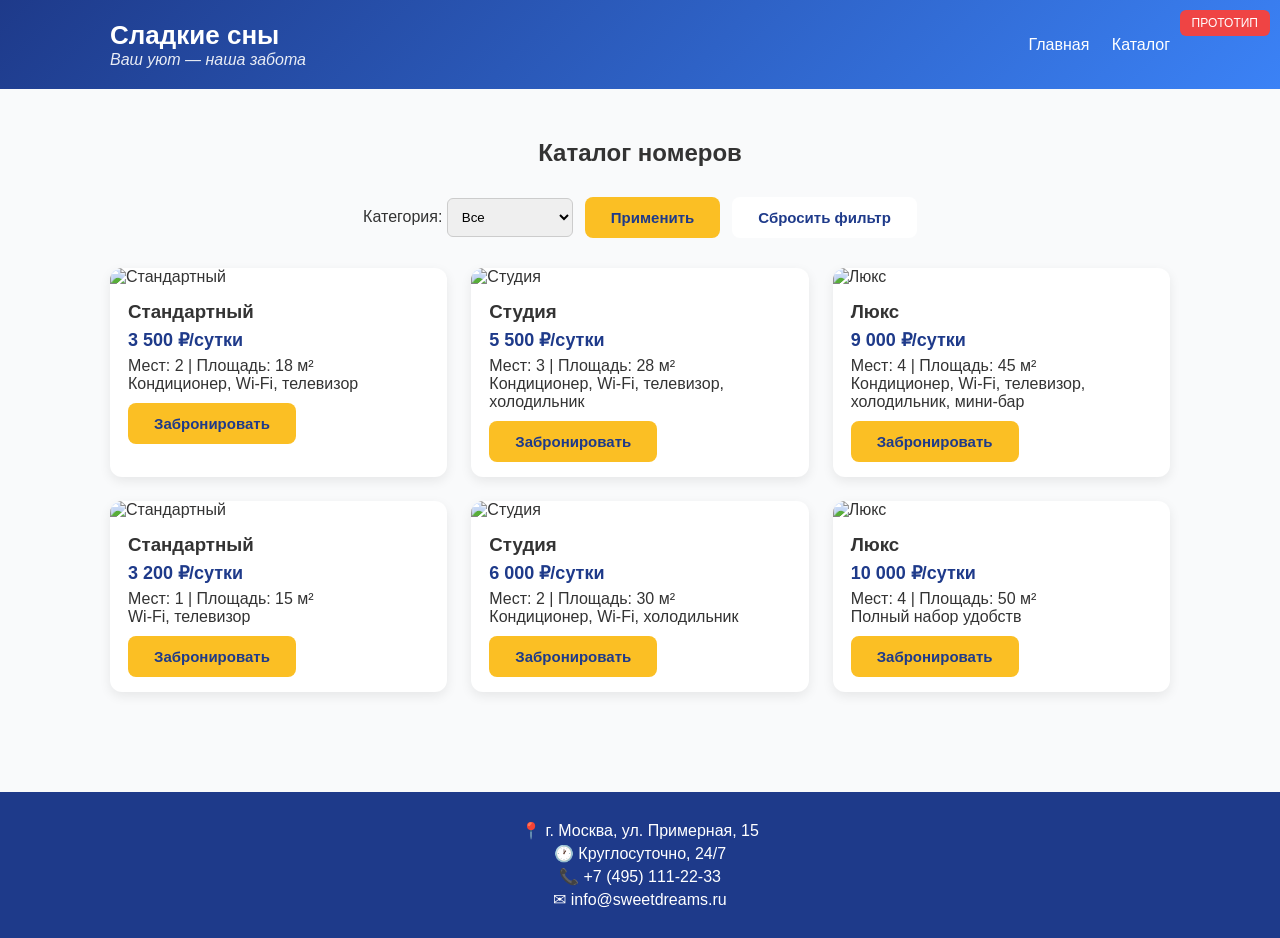
==== catalog.html @ bd924222 "Create catalog.html" ====
<!DOCTYPE html>
<html lang="ru">
<head>
    <meta charset="UTF-8">
    <meta name="viewport" content="width=device-width, initial-scale=1.0">
    <title>ПРОТОТИП — Каталог | Сладкие сны</title>
    <link rel="stylesheet" href="css/style.css">
</head>
<body>
    <span class="badge">ПРОТОТИП</span>

    <header class="header">
        <div class="container">
            <div>
                <h1 class="logo">Сладкие сны</h1>
                <p class="slogan">Ваш уют — наша забота</p>
            </div>
            <nav class="nav">
                <a href="index.html">Главная</a>
                <a href="catalog.html">Каталог</a>
            </nav>
        </div>
    </header>

    <section class="section">
        <div class="container">
            <h2>Каталог номеров</h2>

            <div class="filter">
                <label>Категория:
                    <select>
                        <option>Все</option>
                        <option>Стандартный</option>
                        <option>Студия</option>
                        <option>Люкс</option>
                    </select>
                </label>
                <button class="btn">Применить</button>
                <button class="btn btn-white">Сбросить фильтр</button>
            </div>

            <div class="cards">
                <div class="card">
                    <img src="images/standard-1.jpeg" alt="Стандартный">
                    <div class="body">
                        <h3>Стандартный</h3>
                        <p class="price">3 500 ₽/сутки</p>
                        <p>Мест: 2 | Площадь: 18 м²</p>
                        <p>Кондиционер, Wi-Fi, телевизор</p>
                        <button class="btn">Забронировать</button>
                    </div>
                </div>
                <div class="card">
                    <img src="images/studio-1.jpeg" alt="Студия">
                    <div class="body">
                        <h3>Студия</h3>
                        <p class="price">5 500 ₽/сутки</p>
                        <p>Мест: 3 | Площадь: 28 м²</p>
                        <p>Кондиционер, Wi-Fi, телевизор, холодильник</p>
                        <button class="btn">Забронировать</button>
                    </div>
                </div>
                <div class="card">
                    <img src="images/lux-1.png" alt="Люкс">
                    <div class="body">
                        <h3>Люкс</h3>
                        <p class="price">9 000 ₽/сутки</p>
                        <p>Мест: 4 | Площадь: 45 м²</p>
                        <p>Кондиционер, Wi-Fi, телевизор, холодильник, мини-бар</p>
                        <button class="btn">Забронировать</button>
                    </div>
                </div>
                <div class="card">
                    <img src="images/standard-2.jpeg" alt="Стандартный">
                    <div class="body">
                        <h3>Стандартный</h3>
                        <p class="price">3 200 ₽/сутки</p>
                        <p>Мест: 1 | Площадь: 15 м²</p>
                        <p>Wi-Fi, телевизор</p>
                        <button class="btn">Забронировать</button>
                    </div>
                </div>
                <div class="card">
                    <img src="images/studio-2.jpeg" alt="Студия">
                    <div class="body">
                        <h3>Студия</h3>
                        <p class="price">6 000 ₽/сутки</p>
                        <p>Мест: 2 | Площадь: 30 м²</p>
                        <p>Кондиционер, Wi-Fi, холодильник</p>
                        <button class="btn">Забронировать</button>
                    </div>
                </div>
                <div class="card">
                    <img src="images/lux-2.jpeg" alt="Люкс">
                    <div class="body">
                        <h3>Люкс</h3>
                        <p class="price">10 000 ₽/сутки</p>
                        <p>Мест: 4 | Площадь: 50 м²</p>
                        <p>Полный набор удобств</p>
                        <button class="btn">Забронировать</button>
                    </div>
                </div>
            </div>
        </div>
    </section>

    <footer class="footer">
        <div class="container">
            <p>📍 г. Москва, ул. Примерная, 15</p>
            <p>🕐 Круглосуточно, 24/7</p>
            <p>📞 +7 (495) 111-22-33</p>
            <p>✉ info@sweetdreams.ru</p>
        </div>
    </footer>
</body>
</html>
---- css/style.css ----
* { margin: 0; padding: 0; box-sizing: border-box; }

body {
    font-family: 'Segoe UI', sans-serif;
    background: #f9fafb;
    color: #333;
}

.container {
    max-width: 1100px;
    margin: 0 auto;
    padding: 0 20px;
}

/* Шапка */
.header {
    background: linear-gradient(135deg, #1e3a8a, #3b82f6);
    color: #fff;
    padding: 20px 0;
}
.header .container {
    display: flex;
    justify-content: space-between;
    align-items: center;
    flex-wrap: wrap;
    gap: 10px;
}
.logo { font-size: 26px; }
.slogan { font-style: italic; opacity: .9; }
.nav a { color: #fff; margin-left: 18px; text-decoration: none; }

/* Главный баннер */
.hero {
    background: linear-gradient(135deg, #3b82f6, #1e3a8a);
    color: #fff;
    text-align: center;
    padding: 70px 20px;
}
.hero h2 { font-size: 38px; margin-bottom: 15px; }
.hero p { margin-bottom: 25px; font-size: 18px; }

/* Кнопки */
.btn {
    display: inline-block;
    padding: 12px 26px;
    background: #fbbf24;
    color: #1e3a8a;
    border: none;
    border-radius: 8px;
    font-weight: bold;
    font-size: 15px;
    cursor: pointer;
}
.btn-white { background: #fff; }

/* Секции */
.section { padding: 50px 0; }
.section h2 { text-align: center; margin-bottom: 30px; }

/* Карточки */
.cards {
    display: grid;
    grid-template-columns: repeat(auto-fit, minmax(260px, 1fr));
    gap: 24px;
}
.card {
    background: #fff;
    border-radius: 12px;
    overflow: hidden;
    box-shadow: 0 4px 12px rgba(0, 0, 0, .08);
}
.card.simple { padding: 25px; text-align: center; }
.card img { width: 100%; height: 180px; object-fit: cover; }
.card .body { padding: 15px 18px; }
.card .price { color: #1e3a8a; font-weight: bold; font-size: 18px; margin: 6px 0; }
.card .btn { margin-top: 10px; }

/* Фильтр */
.filter {
    display: flex;
    gap: 12px;
    justify-content: center;
    align-items: center;
    margin-bottom: 30px;
    flex-wrap: wrap;
}
.filter select { padding: 10px; border-radius: 6px; border: 1px solid #ccc; }

/* Форма бронирования */
.form {
    max-width: 480px;
    margin: 0 auto;
    background: #fff;
    padding: 30px;
    border-radius: 12px;
    box-shadow: 0 4px 12px rgba(0, 0, 0, .08);
    display: flex;
    flex-direction: column;
    gap: 14px;
}
.form label { font-weight: 500; font-size: 14px; }
.form input {
    width: 100%;
    padding: 11px;
    border: 1px solid #ccc;
    border-radius: 6px;
    margin-top: 4px;
    font-size: 15px;
}
.date-wrap { position: relative; }
.date-wrap input { padding-right: 46px; }
.date-wrap span {
    position: absolute;
    right: 8px;
    top: 50%;
    transform: translateY(-50%);
    background: #3b82f6;
    border-radius: 6px;
    width: 32px;
    height: 32px;
    display: flex;
    align-items: center;
    justify-content: center;
    font-size: 16px;
}

/* Подвал */
.footer {
    background: #1e3a8a;
    color: #fff;
    text-align: center;
    padding: 25px 0;
    margin-top: 50px;
}
.footer p { margin: 4px 0; }

/* Метка прототипа */
.badge {
    position: fixed;
    top: 10px;
    right: 10px;
    background: #ef4444;
    color: #fff;
    padding: 6px 12px;
    border-radius: 6px;
    font-size: 12px;
    z-index: 99;
}
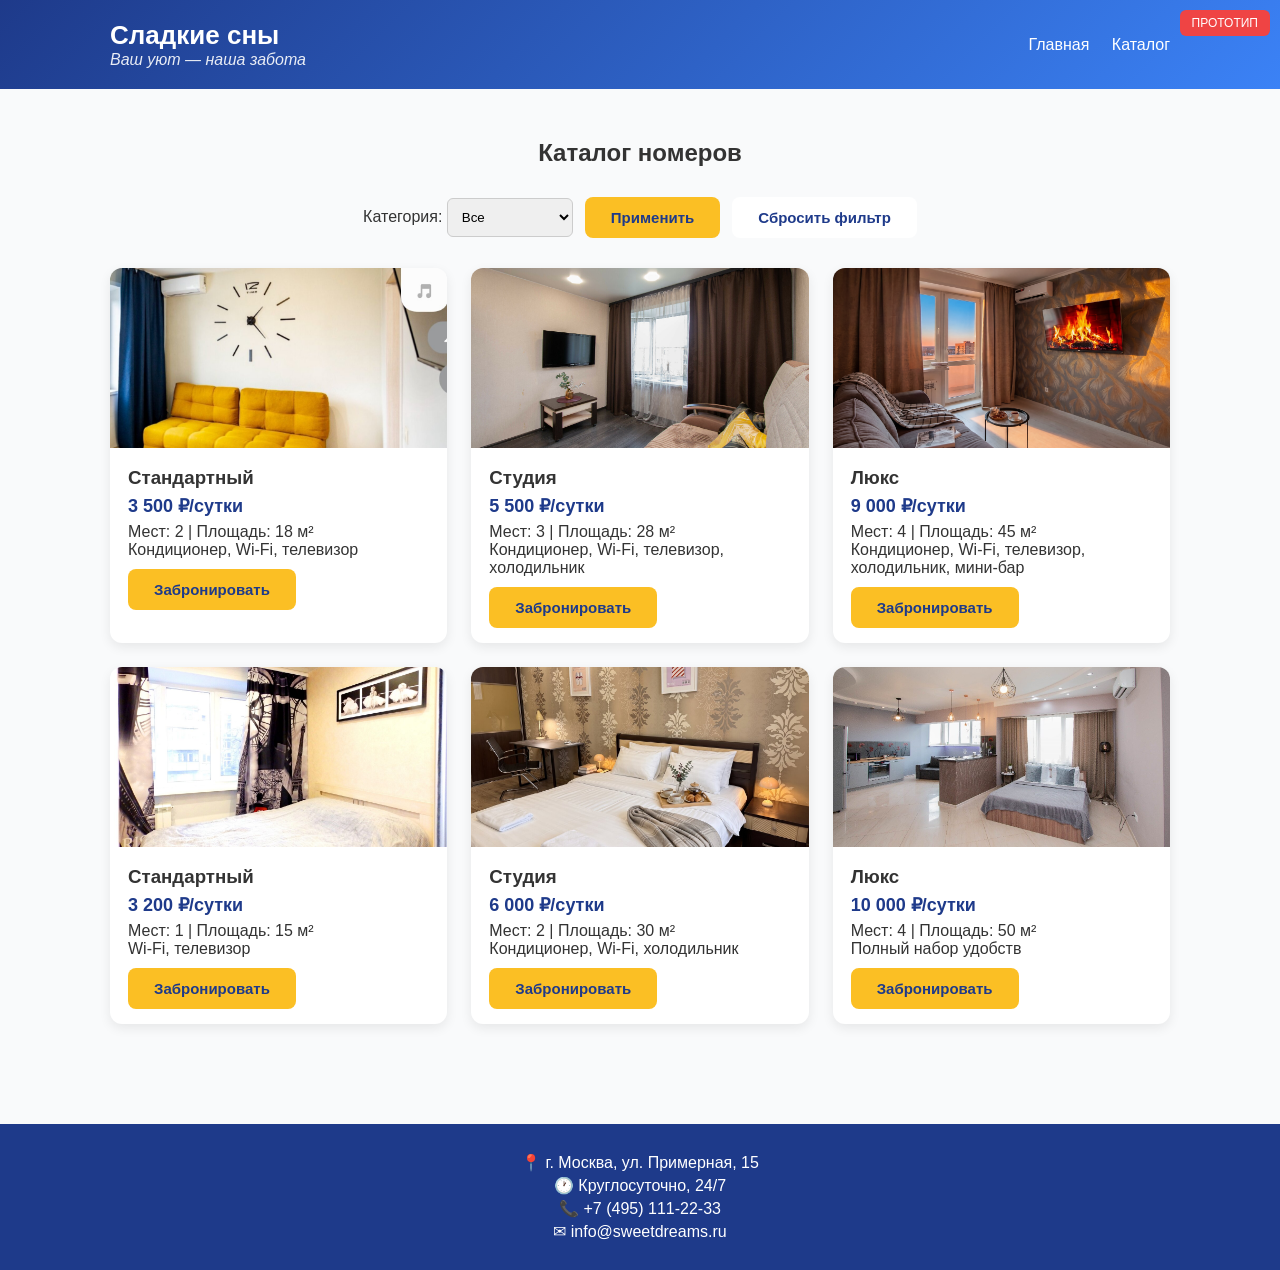
==== commit 964059db: "Update catalog.html" ====
--- a/catalog.html
+++ b/catalog.html
@@ -47,7 +47,7 @@
                         <p class="price">3 500 ₽/сутки</p>
                         <p>Мест: 2 | Площадь: 18 м²</p>
                         <p>Кондиционер, Wi-Fi, телевизор</p>
-                        <button class="btn">Забронировать</button>
+                        <a class="btn" href="booking.html?room_id=1">Забронировать</a>
                     </div>
                 </div>
                 <div class="card">
@@ -57,7 +57,7 @@
                         <p class="price">5 500 ₽/сутки</p>
                         <p>Мест: 3 | Площадь: 28 м²</p>
                         <p>Кондиционер, Wi-Fi, телевизор, холодильник</p>
-                        <button class="btn">Забронировать</button>
+                        <a class="btn" href="booking.html?room_id=2">Забронировать</a>
                     </div>
                 </div>
                 <div class="card">
@@ -67,7 +67,7 @@
                         <p class="price">9 000 ₽/сутки</p>
                         <p>Мест: 4 | Площадь: 45 м²</p>
                         <p>Кондиционер, Wi-Fi, телевизор, холодильник, мини-бар</p>
-                        <button class="btn">Забронировать</button>
+                        <a class="btn" href="booking.html?room_id=3">Забронировать</a>
                     </div>
                 </div>
                 <div class="card">
@@ -77,7 +77,7 @@
                         <p class="price">3 200 ₽/сутки</p>
                         <p>Мест: 1 | Площадь: 15 м²</p>
                         <p>Wi-Fi, телевизор</p>
-                        <button class="btn">Забронировать</button>
+                        <a class="btn" href="booking.html?room_id=4">Забронировать</a>
                     </div>
                 </div>
                 <div class="card">
@@ -87,7 +87,7 @@
                         <p class="price">6 000 ₽/сутки</p>
                         <p>Мест: 2 | Площадь: 30 м²</p>
                         <p>Кондиционер, Wi-Fi, холодильник</p>
-                        <button class="btn">Забронировать</button>
+                        <a class="btn" href="booking.html?room_id=5">Забронировать</a>
                     </div>
                 </div>
                 <div class="card">
@@ -97,7 +97,7 @@
                         <p class="price">10 000 ₽/сутки</p>
                         <p>Мест: 4 | Площадь: 50 м²</p>
                         <p>Полный набор удобств</p>
-                        <button class="btn">Забронировать</button>
+                        <a class="btn" href="booking.html?room_id=6">Забронировать</a>
                     </div>
                 </div>
             </div>
--- a/css/style.css
+++ b/css/style.css
@@ -146,3 +146,18 @@
     font-size: 12px;
     z-index: 99;
 }
+/* Ссылка-кнопка (для «Забронировать») */
+a.btn {
+    text-decoration: none;
+    text-align: center;
+}
+
+/* Блок с информацией о выбранном номере */
+.room-info {
+    max-width: 480px;
+    margin: 0 auto 20px;
+    padding: 15px;
+    background: #e0f2fe;
+    border-radius: 8px;
+    text-align: center;
+}
